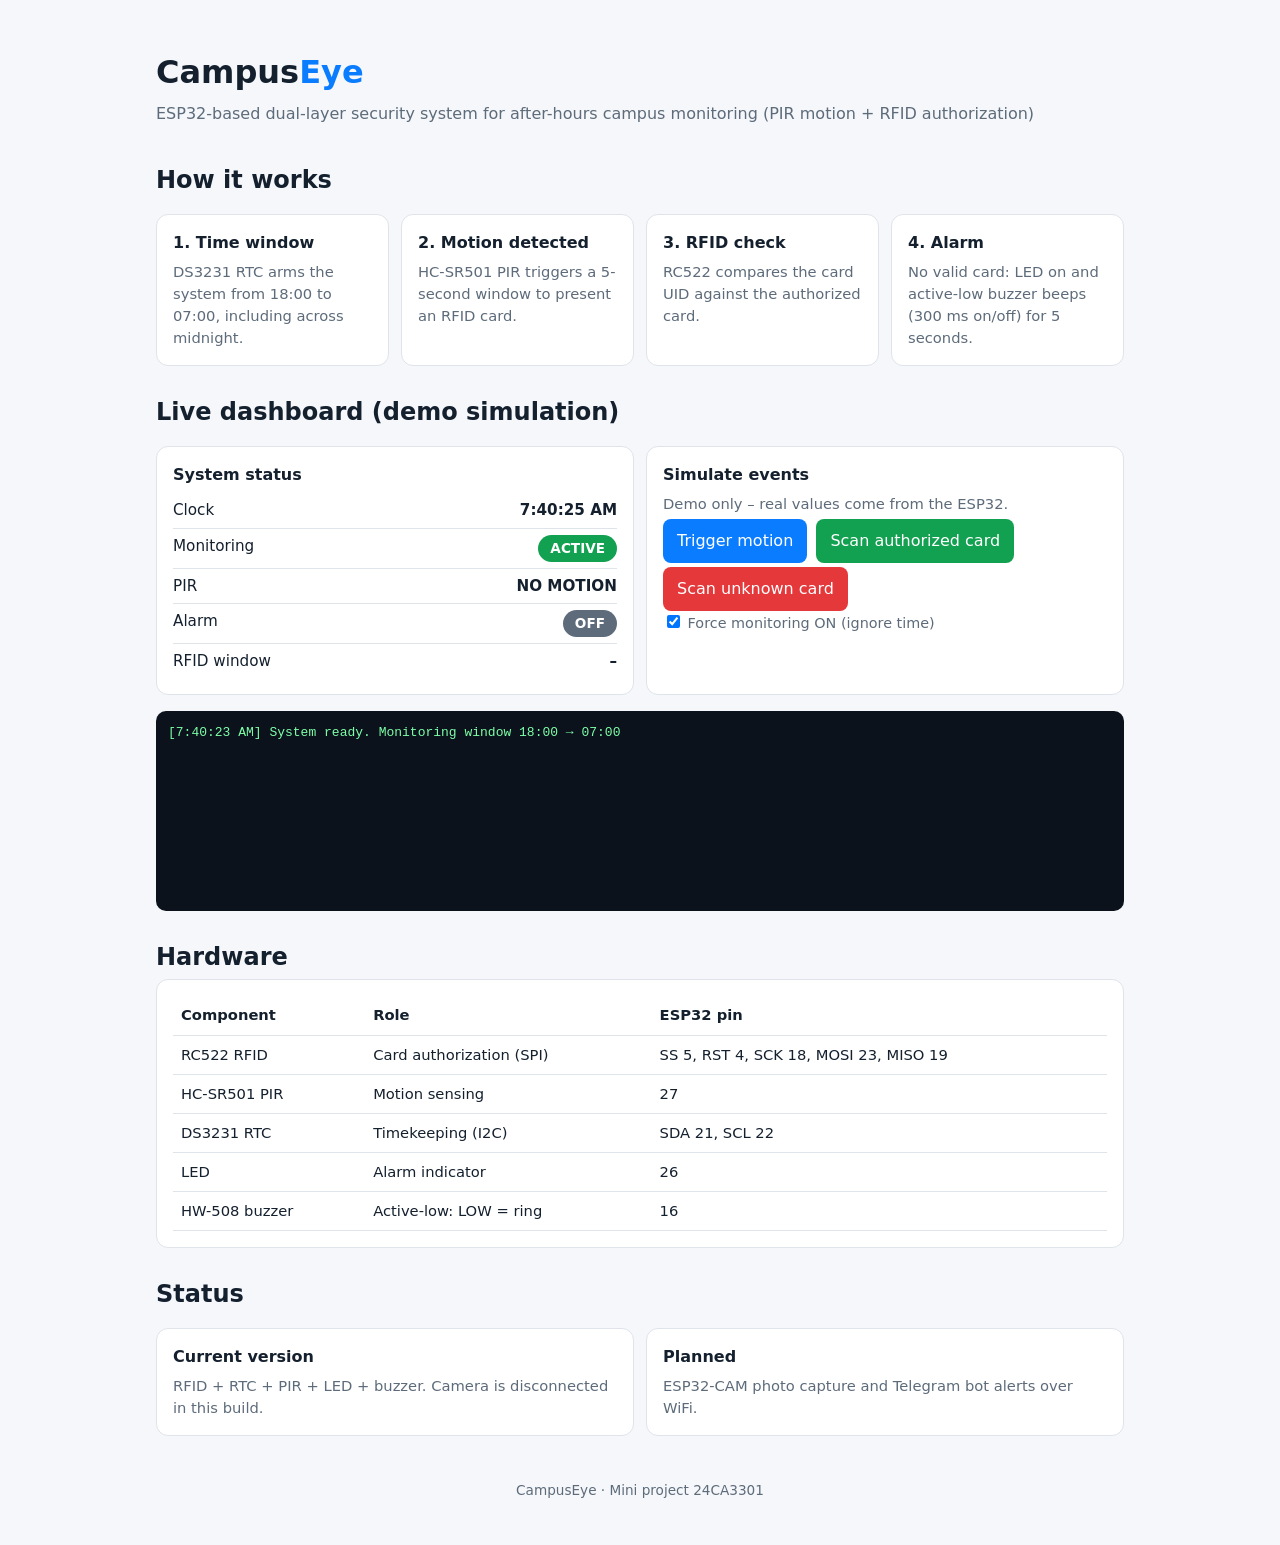
==== index.html @ cf04e9fb "Add files via upload" ====
<!DOCTYPE html>
<html lang="en">
<head>
<meta charset="utf-8">
<meta name="viewport" content="width=device-width, initial-scale=1, viewport-fit=cover">
<title>CampusEye – ESP32 Campus Security System</title>
<style>
:root{--bg:#f5f7fa;--card:#fff;--text:#14202e;--mute:#5d6b7a;--acc:#0a7cff;--ok:#12a150;--bad:#e5383b;--bd:#dfe4ea;box-sizing:border-box;padding-top:env(safe-area-inset-top,0px);padding-bottom:env(safe-area-inset-bottom,0px)}
@media (prefers-color-scheme:dark){:root:not([data-theme="light"]){--bg:#0d1520;--card:#162131;--text:#e8eef5;--mute:#93a3b5;--acc:#4ca3ff;--ok:#33c27a;--bad:#ff5c5f;--bd:#26364a}}
:root[data-theme="dark"]{--bg:#0d1520;--card:#162131;--text:#e8eef5;--mute:#93a3b5;--acc:#4ca3ff;--ok:#33c27a;--bad:#ff5c5f;--bd:#26364a}
html{scroll-padding-top:env(safe-area-inset-top,0px)}
*{box-sizing:border-box}
body{margin:0;background:var(--bg);color:var(--text);font-family:system-ui,-apple-system,Segoe UI,Roboto,sans-serif;line-height:1.5}
.w{max-width:1000px;margin:0 auto;padding:16px}
header{padding:32px 0 8px}
h1{margin:0;font-size:2rem}h1 span{color:var(--acc)}
p.s{color:var(--mute);margin:6px 0 0}
.g{display:grid;gap:12px;grid-template-columns:repeat(auto-fit,minmax(220px,1fr));margin:16px 0}
.c{background:var(--card);border:1px solid var(--bd);border-radius:12px;padding:16px}
.c h3{margin:0 0 6px;font-size:1rem}
.c p{margin:0;color:var(--mute);font-size:.92rem}
h2{margin:28px 0 4px}
.st{display:inline-block;padding:3px 12px;border-radius:99px;font-weight:600;font-size:.85rem;color:#fff}
.on{background:var(--ok)}.off{background:var(--mute)}.al{background:var(--bad);animation:p .6s infinite alternate}
@keyframes p{to{opacity:.45}}
.row{display:flex;justify-content:space-between;gap:8px;padding:6px 0;border-bottom:1px solid var(--bd);font-size:.95rem}
.row:last-child{border:0}
button{font:inherit;border:0;border-radius:8px;padding:10px 14px;background:var(--acc);color:#fff;cursor:pointer;margin:4px 4px 0 0}
button.x{background:var(--bad)}button.o{background:var(--ok)}
#log{background:#0b121b;color:#7dffa8;font:13px/1.5 ui-monospace,Consolas,monospace;padding:12px;border-radius:10px;height:200px;overflow:auto}
.sc{overflow-x:auto}
table{border-collapse:collapse;width:100%;min-width:420px;font-size:.92rem}
td,th{border-bottom:1px solid var(--bd);padding:8px;text-align:left}
footer{color:var(--mute);text-align:center;padding:28px 0;font-size:.85rem}
</style>
</head>
<body>
<div class="w">
<header>
<h1>Campus<span>Eye</span></h1>
<p class="s">ESP32-based dual-layer security system for after-hours campus monitoring (PIR motion + RFID authorization)</p>
</header>

<h2>How it works</h2>
<div class="g">
<div class="c"><h3>1. Time window</h3><p>DS3231 RTC arms the system from 18:00 to 07:00, including across midnight.</p></div>
<div class="c"><h3>2. Motion detected</h3><p>HC-SR501 PIR triggers a 5-second window to present an RFID card.</p></div>
<div class="c"><h3>3. RFID check</h3><p>RC522 compares the card UID against the authorized card.</p></div>
<div class="c"><h3>4. Alarm</h3><p>No valid card: LED on and active-low buzzer beeps (300 ms on/off) for 5 seconds.</p></div>
</div>

<h2>Live dashboard (demo simulation)</h2>
<div class="g">
<div class="c">
<h3>System status</h3>
<div class="row"><span>Clock</span><b id="clk">--:--:--</b></div>
<div class="row"><span>Monitoring</span><span id="mon" class="st off">INACTIVE</span></div>
<div class="row"><span>PIR</span><b id="pir">NO MOTION</b></div>
<div class="row"><span>Alarm</span><span id="alm" class="st off">OFF</span></div>
<div class="row"><span>RFID window</span><b id="win">–</b></div>
</div>
<div class="c">
<h3>Simulate events</h3>
<p>Demo only – real values come from the ESP32.</p>
<button id="b1">Trigger motion</button>
<button id="b2" class="o">Scan authorized card</button>
<button id="b3" class="x">Scan unknown card</button>
<br>
<label style="font-size:.9rem;color:var(--mute)"><input type="checkbox" id="force" checked> Force monitoring ON (ignore time)</label>
</div>
</div>
<div id="log"></div>

<h2>Hardware</h2>
<div class="c sc">
<table>
<tr><th>Component</th><th>Role</th><th>ESP32 pin</th></tr>
<tr><td>RC522 RFID</td><td>Card authorization (SPI)</td><td>SS 5, RST 4, SCK 18, MOSI 23, MISO 19</td></tr>
<tr><td>HC-SR501 PIR</td><td>Motion sensing</td><td>27</td></tr>
<tr><td>DS3231 RTC</td><td>Timekeeping (I2C)</td><td>SDA 21, SCL 22</td></tr>
<tr><td>LED</td><td>Alarm indicator</td><td>26</td></tr>
<tr><td>HW-508 buzzer</td><td>Active-low: LOW = ring</td><td>16</td></tr>
</table>
</div>

<h2>Status</h2>
<div class="g">
<div class="c"><h3>Current version</h3><p>RFID + RTC + PIR + LED + buzzer. Camera is disconnected in this build.</p></div>
<div class="c"><h3>Planned</h3><p>ESP32-CAM photo capture and Telegram bot alerts over WiFi.</p></div>
</div>
<footer>CampusEye · Mini project 24CA3301</footer>
</div>

<script>
const $=id=>document.getElementById(id);
let alarm=false,winEnd=0,alarmStart=0,motion=false,motionTimer;
function log(m){const d=new Date().toLocaleTimeString();$('log').innerHTML+=`[${d}] ${m}<br>`;$('log').scrollTop=1e9}
function isMon(n){const m=n.getHours()*60+n.getMinutes();return m>=1080||m<420}
function setMon(on){$('mon').textContent=on?'ACTIVE':'INACTIVE';$('mon').className='st '+(on?'on':'off')}
function setAlarm(a){alarm=a;$('alm').textContent=a?'ALARM!':'OFF';$('alm').className='st '+(a?'al':'off');if(a)alarmStart=Date.now()}
function active(){return $('force').checked||isMon(new Date())}
$('b1').onclick=()=>{
 if(!active()){log('Motion ignored: outside monitoring hours');return}
 if(alarm||winEnd)return;
 motion=true;$('pir').textContent='MOTION';winEnd=Date.now()+5000;
 log('MOTION DETECTED – waiting 5 s for authorized RFID...');
 clearTimeout(motionTimer);
 motionTimer=setTimeout(()=>{$('pir').textContent='NO MOTION';motion=false;
  if(winEnd){winEnd=0;log('UNAUTHORIZED ACCESS – starting alarm');setAlarm(true)}},5000)};
$('b2').onclick=()=>{
 if(!winEnd){log('RFID: C7 8D B7 31 (no motion pending)');return}
 log('RFID: C7 8D B7 31 – AUTHORIZED. Alarm suppressed.');winEnd=0;clearTimeout(motionTimer);$('pir').textContent='NO MOTION'};
$('b3').onclick=()=>log('RFID: UNAUTHORIZED CARD'+(winEnd?' – window still open':''));
setInterval(()=>{
 const n=new Date();$('clk').textContent=n.toLocaleTimeString();
 setMon(active());
 $('win').textContent=winEnd?Math.max(0,((winEnd-Date.now())/1000)).toFixed(1)+' s':'–';
 if(alarm&&Date.now()-alarmStart>=5000){setAlarm(false);log('Alarm automatically stopped')}
},200);
log('System ready. Monitoring window 18:00 → 07:00');
</script>
</body>
</html>
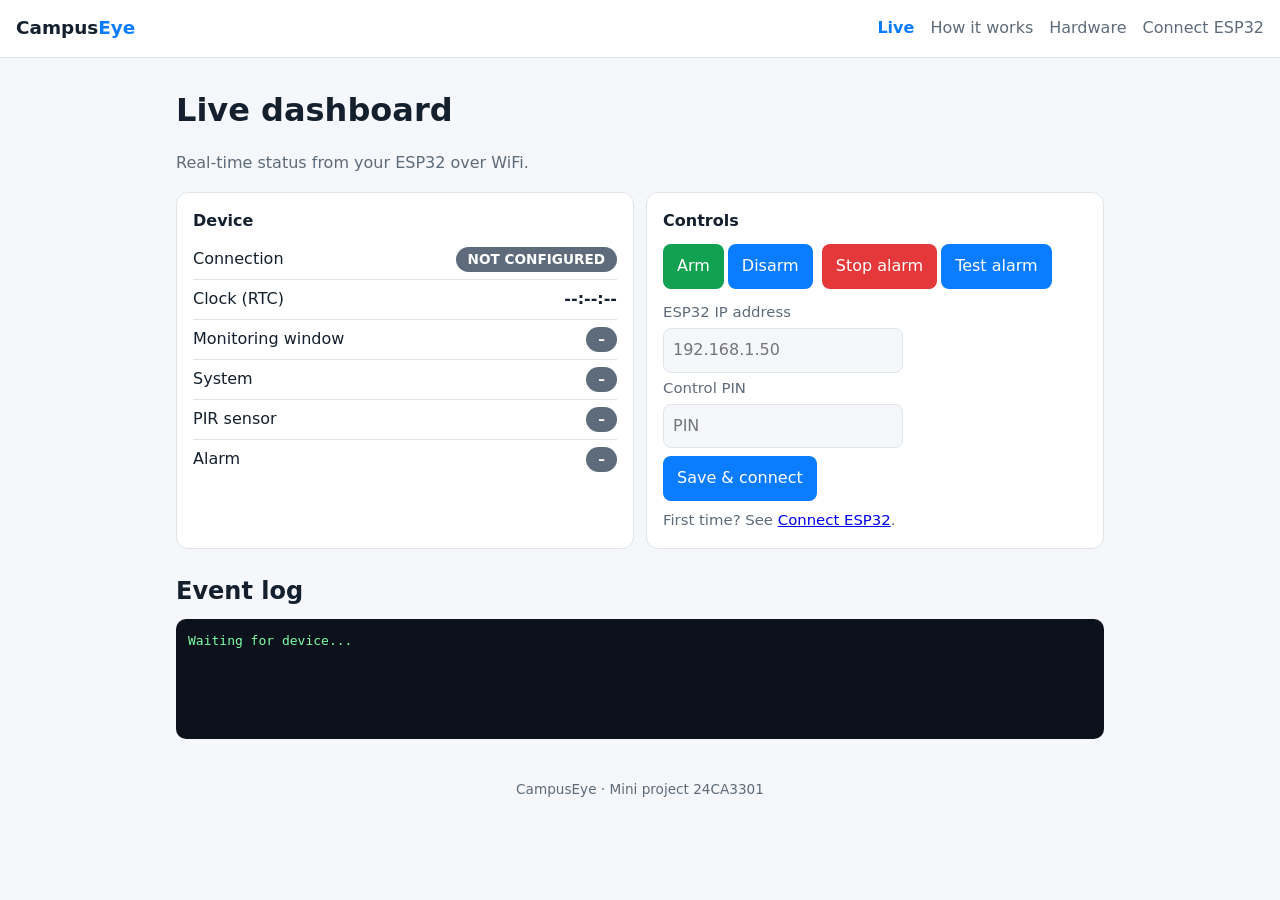
==== commit 1a6681d9: "Add files via upload" ====
--- a/index.html
+++ b/index.html
@@ -1,123 +1,20 @@
-<!DOCTYPE html>
-<html lang="en">
-<head>
-<meta charset="utf-8">
-<meta name="viewport" content="width=device-width, initial-scale=1, viewport-fit=cover">
-<title>CampusEye – ESP32 Campus Security System</title>
-<style>
-:root{--bg:#f5f7fa;--card:#fff;--text:#14202e;--mute:#5d6b7a;--acc:#0a7cff;--ok:#12a150;--bad:#e5383b;--bd:#dfe4ea;box-sizing:border-box;padding-top:env(safe-area-inset-top,0px);padding-bottom:env(safe-area-inset-bottom,0px)}
-@media (prefers-color-scheme:dark){:root:not([data-theme="light"]){--bg:#0d1520;--card:#162131;--text:#e8eef5;--mute:#93a3b5;--acc:#4ca3ff;--ok:#33c27a;--bad:#ff5c5f;--bd:#26364a}}
-:root[data-theme="dark"]{--bg:#0d1520;--card:#162131;--text:#e8eef5;--mute:#93a3b5;--acc:#4ca3ff;--ok:#33c27a;--bad:#ff5c5f;--bd:#26364a}
-html{scroll-padding-top:env(safe-area-inset-top,0px)}
-*{box-sizing:border-box}
-body{margin:0;background:var(--bg);color:var(--text);font-family:system-ui,-apple-system,Segoe UI,Roboto,sans-serif;line-height:1.5}
-.w{max-width:1000px;margin:0 auto;padding:16px}
-header{padding:32px 0 8px}
-h1{margin:0;font-size:2rem}h1 span{color:var(--acc)}
-p.s{color:var(--mute);margin:6px 0 0}
-.g{display:grid;gap:12px;grid-template-columns:repeat(auto-fit,minmax(220px,1fr));margin:16px 0}
-.c{background:var(--card);border:1px solid var(--bd);border-radius:12px;padding:16px}
-.c h3{margin:0 0 6px;font-size:1rem}
-.c p{margin:0;color:var(--mute);font-size:.92rem}
-h2{margin:28px 0 4px}
-.st{display:inline-block;padding:3px 12px;border-radius:99px;font-weight:600;font-size:.85rem;color:#fff}
-.on{background:var(--ok)}.off{background:var(--mute)}.al{background:var(--bad);animation:p .6s infinite alternate}
-@keyframes p{to{opacity:.45}}
-.row{display:flex;justify-content:space-between;gap:8px;padding:6px 0;border-bottom:1px solid var(--bd);font-size:.95rem}
-.row:last-child{border:0}
-button{font:inherit;border:0;border-radius:8px;padding:10px 14px;background:var(--acc);color:#fff;cursor:pointer;margin:4px 4px 0 0}
-button.x{background:var(--bad)}button.o{background:var(--ok)}
-#log{background:#0b121b;color:#7dffa8;font:13px/1.5 ui-monospace,Consolas,monospace;padding:12px;border-radius:10px;height:200px;overflow:auto}
-.sc{overflow-x:auto}
-table{border-collapse:collapse;width:100%;min-width:420px;font-size:.92rem}
-td,th{border-bottom:1px solid var(--bd);padding:8px;text-align:left}
-footer{color:var(--mute);text-align:center;padding:28px 0;font-size:.85rem}
-</style>
-</head>
-<body>
-<div class="w">
-<header>
-<h1>Campus<span>Eye</span></h1>
-<p class="s">ESP32-based dual-layer security system for after-hours campus monitoring (PIR motion + RFID authorization)</p>
-</header>
-
-<h2>How it works</h2>
+<!DOCTYPE html><html lang="en"><head><meta charset="utf-8"><meta name="viewport" content="width=device-width,initial-scale=1"><title>CampusEye – Live</title><link rel="stylesheet" href="style.css"></head><body>
+<div class="w" id="live">
+<h1>Live dashboard</h1><p class="s">Real-time status from your ESP32 over WiFi.</p>
 <div class="g">
-<div class="c"><h3>1. Time window</h3><p>DS3231 RTC arms the system from 18:00 to 07:00, including across midnight.</p></div>
-<div class="c"><h3>2. Motion detected</h3><p>HC-SR501 PIR triggers a 5-second window to present an RFID card.</p></div>
-<div class="c"><h3>3. RFID check</h3><p>RC522 compares the card UID against the authorized card.</p></div>
-<div class="c"><h3>4. Alarm</h3><p>No valid card: LED on and active-low buzzer beeps (300 ms on/off) for 5 seconds.</p></div>
+<div class="c"><h3>Device</h3>
+<div class="row"><span>Connection</span><span id="conn" class="st">–</span></div>
+<div class="row"><span>Clock (RTC)</span><b id="clk">--:--:--</b></div>
+<div class="row"><span>Monitoring window</span><span id="mon" class="st">–</span></div>
+<div class="row"><span>System</span><span id="arm" class="st">–</span></div>
+<div class="row"><span>PIR sensor</span><span id="pir" class="st">–</span></div>
+<div class="row"><span>Alarm</span><span id="alm" class="st">–</span></div></div>
+<div class="c"><h3>Controls</h3>
+<button class="o" data-cmd="arm">Arm</button><button data-cmd="disarm">Disarm</button>
+<button class="x" data-cmd="stop">Stop alarm</button><button data-cmd="test">Test alarm</button>
+<p style="margin-top:12px">ESP32 IP address</p><input id="ip" placeholder="192.168.1.50" inputmode="decimal">
+<p>Control PIN</p><input id="key" type="password" placeholder="PIN"><br><button id="save">Save &amp; connect</button>
+<p style="margin-top:8px">First time? See <a href="setup.html">Connect ESP32</a>.</p></div>
 </div>
-
-<h2>Live dashboard (demo simulation)</h2>
-<div class="g">
-<div class="c">
-<h3>System status</h3>
-<div class="row"><span>Clock</span><b id="clk">--:--:--</b></div>
-<div class="row"><span>Monitoring</span><span id="mon" class="st off">INACTIVE</span></div>
-<div class="row"><span>PIR</span><b id="pir">NO MOTION</b></div>
-<div class="row"><span>Alarm</span><span id="alm" class="st off">OFF</span></div>
-<div class="row"><span>RFID window</span><b id="win">–</b></div>
-</div>
-<div class="c">
-<h3>Simulate events</h3>
-<p>Demo only – real values come from the ESP32.</p>
-<button id="b1">Trigger motion</button>
-<button id="b2" class="o">Scan authorized card</button>
-<button id="b3" class="x">Scan unknown card</button>
-<br>
-<label style="font-size:.9rem;color:var(--mute)"><input type="checkbox" id="force" checked> Force monitoring ON (ignore time)</label>
-</div>
-</div>
-<div id="log"></div>
-
-<h2>Hardware</h2>
-<div class="c sc">
-<table>
-<tr><th>Component</th><th>Role</th><th>ESP32 pin</th></tr>
-<tr><td>RC522 RFID</td><td>Card authorization (SPI)</td><td>SS 5, RST 4, SCK 18, MOSI 23, MISO 19</td></tr>
-<tr><td>HC-SR501 PIR</td><td>Motion sensing</td><td>27</td></tr>
-<tr><td>DS3231 RTC</td><td>Timekeeping (I2C)</td><td>SDA 21, SCL 22</td></tr>
-<tr><td>LED</td><td>Alarm indicator</td><td>26</td></tr>
-<tr><td>HW-508 buzzer</td><td>Active-low: LOW = ring</td><td>16</td></tr>
-</table>
-</div>
-
-<h2>Status</h2>
-<div class="g">
-<div class="c"><h3>Current version</h3><p>RFID + RTC + PIR + LED + buzzer. Camera is disconnected in this build.</p></div>
-<div class="c"><h3>Planned</h3><p>ESP32-CAM photo capture and Telegram bot alerts over WiFi.</p></div>
-</div>
-<footer>CampusEye · Mini project 24CA3301</footer>
-</div>
-
-<script>
-const $=id=>document.getElementById(id);
-let alarm=false,winEnd=0,alarmStart=0,motion=false,motionTimer;
-function log(m){const d=new Date().toLocaleTimeString();$('log').innerHTML+=`[${d}] ${m}<br>`;$('log').scrollTop=1e9}
-function isMon(n){const m=n.getHours()*60+n.getMinutes();return m>=1080||m<420}
-function setMon(on){$('mon').textContent=on?'ACTIVE':'INACTIVE';$('mon').className='st '+(on?'on':'off')}
-function setAlarm(a){alarm=a;$('alm').textContent=a?'ALARM!':'OFF';$('alm').className='st '+(a?'al':'off');if(a)alarmStart=Date.now()}
-function active(){return $('force').checked||isMon(new Date())}
-$('b1').onclick=()=>{
- if(!active()){log('Motion ignored: outside monitoring hours');return}
- if(alarm||winEnd)return;
- motion=true;$('pir').textContent='MOTION';winEnd=Date.now()+5000;
- log('MOTION DETECTED – waiting 5 s for authorized RFID...');
- clearTimeout(motionTimer);
- motionTimer=setTimeout(()=>{$('pir').textContent='NO MOTION';motion=false;
-  if(winEnd){winEnd=0;log('UNAUTHORIZED ACCESS – starting alarm');setAlarm(true)}},5000)};
-$('b2').onclick=()=>{
- if(!winEnd){log('RFID: C7 8D B7 31 (no motion pending)');return}
- log('RFID: C7 8D B7 31 – AUTHORIZED. Alarm suppressed.');winEnd=0;clearTimeout(motionTimer);$('pir').textContent='NO MOTION'};
-$('b3').onclick=()=>log('RFID: UNAUTHORIZED CARD'+(winEnd?' – window still open':''));
-setInterval(()=>{
- const n=new Date();$('clk').textContent=n.toLocaleTimeString();
- setMon(active());
- $('win').textContent=winEnd?Math.max(0,((winEnd-Date.now())/1000)).toFixed(1)+' s':'–';
- if(alarm&&Date.now()-alarmStart>=5000){setAlarm(false);log('Alarm automatically stopped')}
-},200);
-log('System ready. Monitoring window 18:00 → 07:00');
-</script>
-</body>
-</html>
+<h2>Event log</h2><div id="log">Waiting for device...</div>
+</div><script src="app.js"></script></body></html>
--- a/style.css
+++ b/style.css
@@ -0,0 +1,26 @@
+:root{--bg:#f5f7fa;--card:#fff;--text:#14202e;--mute:#5d6b7a;--acc:#0a7cff;--ok:#12a150;--bad:#e5383b;--bd:#dfe4ea}
+@media (prefers-color-scheme:dark){:root{--bg:#0d1520;--card:#162131;--text:#e8eef5;--mute:#93a3b5;--acc:#4ca3ff;--ok:#33c27a;--bad:#ff5c5f;--bd:#26364a}}
+*{box-sizing:border-box}
+body{margin:0;background:var(--bg);color:var(--text);font-family:system-ui,-apple-system,Segoe UI,Roboto,sans-serif;line-height:1.55}
+nav{display:flex;flex-wrap:wrap;gap:4px 16px;align-items:center;padding:12px 16px;background:var(--card);border-bottom:1px solid var(--bd)}
+nav b{margin-right:auto;font-size:1.15rem}nav b span{color:var(--acc)}
+nav a{color:var(--mute);text-decoration:none;padding:4px 0}nav a.on{color:var(--acc);font-weight:600}
+.w{max-width:960px;margin:0 auto;padding:16px}
+h1{margin:12px 0 4px}h2{margin:24px 0 8px}
+.mute,p.s{color:var(--mute)}
+.g{display:grid;gap:12px;grid-template-columns:repeat(auto-fit,minmax(220px,1fr));margin:12px 0}
+.c{background:var(--card);border:1px solid var(--bd);border-radius:12px;padding:16px}
+.c h3{margin:0 0 6px;font-size:1rem}.c p{margin:0;color:var(--mute);font-size:.93rem}
+.row{display:flex;justify-content:space-between;gap:8px;padding:7px 0;border-bottom:1px solid var(--bd)}.row:last-child{border:0}
+.st{display:inline-block;padding:2px 12px;border-radius:99px;font-weight:600;font-size:.85rem;color:#fff;background:var(--mute)}
+.st.ok{background:var(--ok)}.st.bad{background:var(--bad);animation:p .6s infinite alternate}
+@keyframes p{to{opacity:.45}}
+button,input{font:inherit;border-radius:8px}
+button{border:0;padding:10px 14px;background:var(--acc);color:#fff;cursor:pointer;margin:4px 4px 0 0}
+button.o{background:var(--ok)}button.x{background:var(--bad)}
+input{border:1px solid var(--bd);padding:9px;background:var(--bg);color:var(--text);width:100%;max-width:240px;margin:4px 0}
+#log{background:#0b121b;color:#7dffa8;font:13px/1.5 ui-monospace,Consolas,monospace;padding:12px;border-radius:10px;min-height:120px;max-height:240px;overflow:auto}
+.sc{overflow-x:auto}table{border-collapse:collapse;width:100%;min-width:420px}
+td,th{border-bottom:1px solid var(--bd);padding:8px;text-align:left}
+pre{background:#0b121b;color:#dbe7f3;padding:12px;border-radius:10px;overflow-x:auto}
+footer{color:var(--mute);text-align:center;padding:24px;font-size:.85rem}
